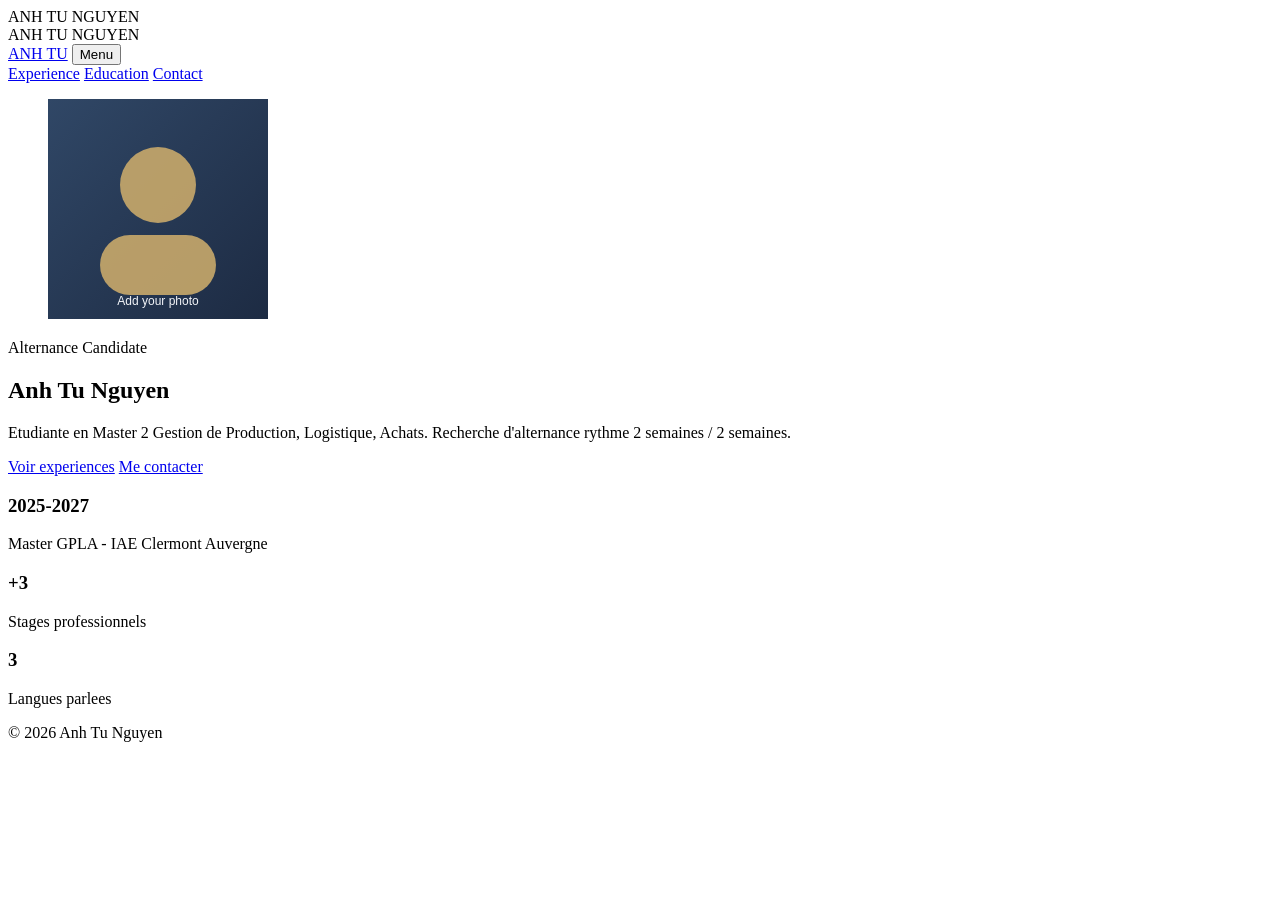
==== index.html @ 0ac7e6dc "First commit" ====
<!DOCTYPE html>
<html lang="en">
  <head>
    <meta charset="UTF-8" />
    <meta name="viewport" content="width=device-width, initial-scale=1.0, viewport-fit=cover" />
    <meta name="description" content="Portfolio of Anh Tu Nguyen." />
    <title>Anh Tu Nguyen | Home</title>
    <link rel="preconnect" href="https://fonts.googleapis.com" />
    <link rel="preconnect" href="https://fonts.gstatic.com" crossorigin />
    <link href="https://fonts.googleapis.com/css2?family=Josefin+Sans:wght@400;500;600;700&display=swap" rel="stylesheet" />
    <link rel="preload" href="styles.css" as="style" />
    <link rel="stylesheet" href="styles.css" />
  </head>
  <body class="is-loading">
    <div class="page-intro" aria-hidden="true">
      <div class="intro-half intro-top"></div>
      <div class="intro-center-text intro-text-top">ANH TU NGUYEN</div>
      <div class="intro-center-text intro-text-bottom">ANH TU NGUYEN</div>
      <div class="intro-half intro-bottom"></div>
    </div>
    <div class="page-transition" aria-hidden="true"></div>
    <div class="bg-layer" aria-hidden="true">
      <div class="bg-orb orb-a"></div>
      <div class="bg-orb orb-b"></div>
      <div class="grain"></div>
    </div>

    <header class="site-header">
      <a href="index.html" class="logo">ANH TU</a>
      <button class="menu-toggle" aria-label="Toggle menu">Menu</button>
      <nav class="site-nav">
        <a href="experience.html">Experience</a>
        <a href="education.html">Education</a>
        <a href="contact.html">Contact</a>
      </nav>
    </header>

    <main>
      <section class="hero">
        <figure class="hero-photo">
          <img src="assets/profile-placeholder.svg" alt="Portrait of Anh Tu Nguyen" width="220" height="220" loading="eager" decoding="async" />
        </figure>
        <p class="eyebrow">Alternance Candidate</p>
        <h1>Anh Tu Nguyen</h1>
        <p class="hero-copy">Etudiante en Master 2 Gestion de Production, Logistique, Achats. Recherche d'alternance rythme 2 semaines / 2 semaines.</p>
        <div class="hero-actions">
          <a href="experience.html" class="btn btn-primary">Voir experiences</a>
          <a href="contact.html" class="btn btn-secondary">Me contacter</a>
        </div>
        <div class="hero-metrics">
          <article><h3>2025-2027</h3><p>Master GPLA - IAE Clermont Auvergne</p></article>
          <article><h3>+3</h3><p>Stages professionnels</p></article>
          <article><h3>3</h3><p>Langues parlees</p></article>
        </div>
      </section>
    </main>

    <footer class="site-footer"><p>© <span id="year"></span> Anh Tu Nguyen</p></footer>
    <script src="script.js" defer></script>
  </body>
</html>
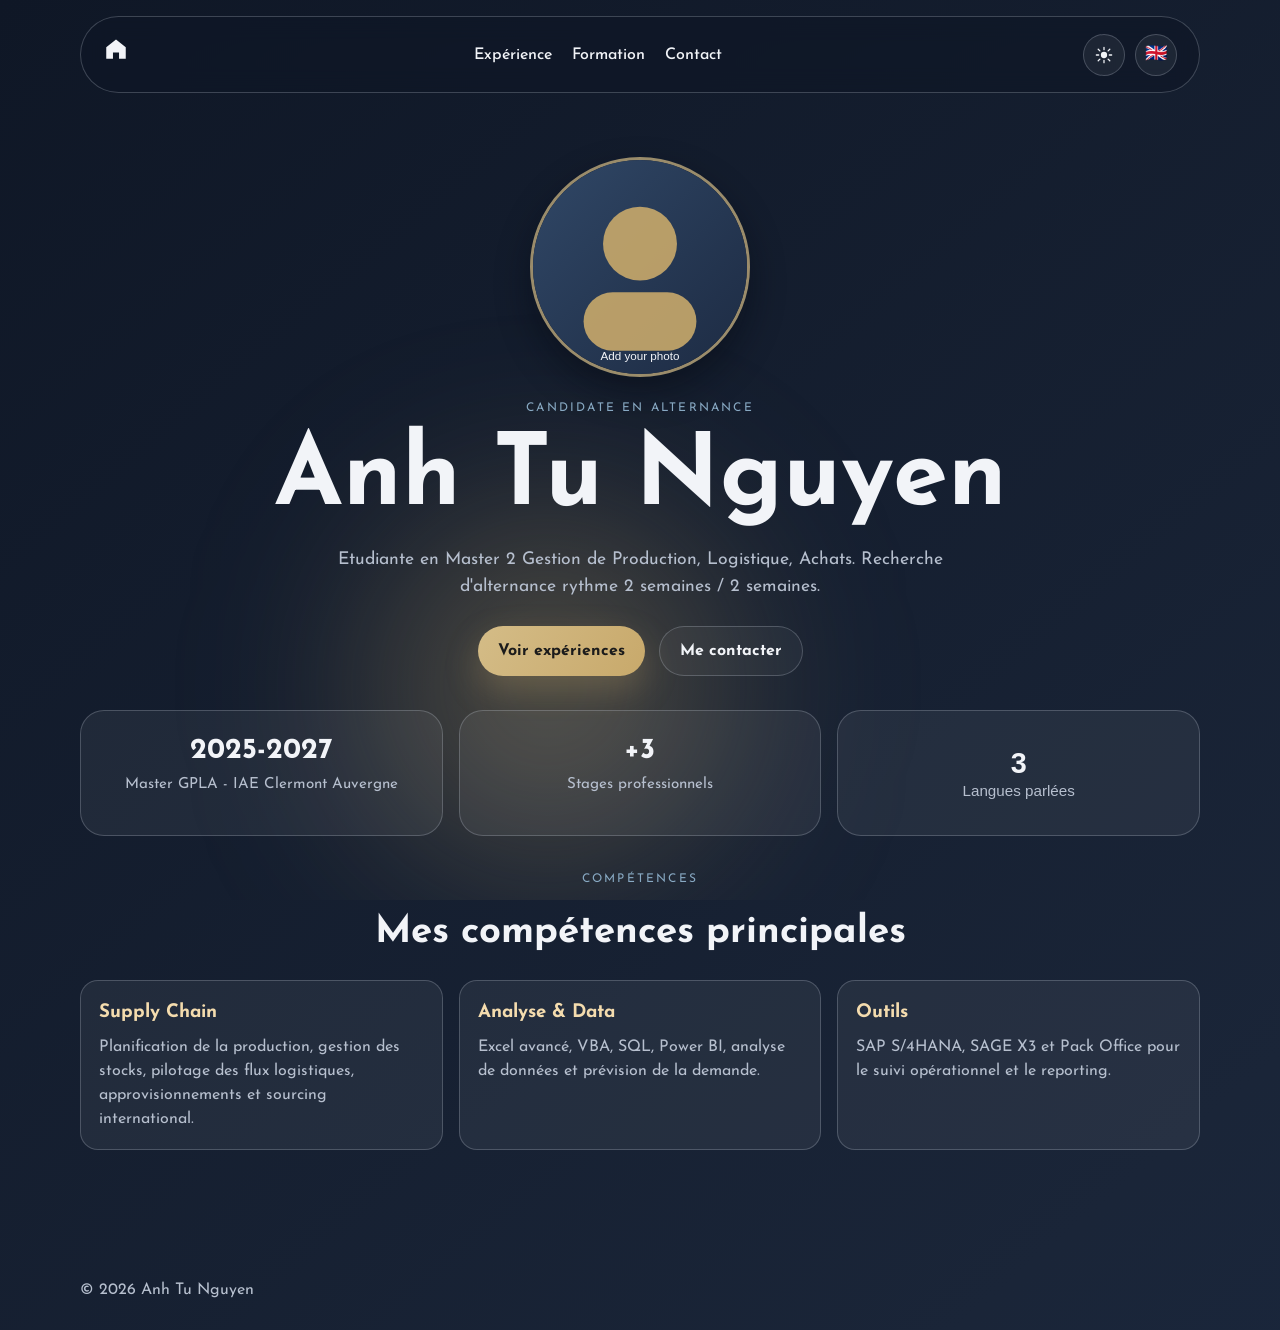
==== commit cbe73103: "Add new feature" ====
--- a/index.html
+++ b/index.html
@@ -1,17 +1,17 @@
 <!DOCTYPE html>
-<html lang="en">
+<html lang="fr">
   <head>
     <meta charset="UTF-8" />
     <meta name="viewport" content="width=device-width, initial-scale=1.0, viewport-fit=cover" />
-    <meta name="description" content="Portfolio of Anh Tu Nguyen." />
-    <title>Anh Tu Nguyen | Home</title>
+    <meta name="description" content="Portfolio de Anh Tu Nguyen." />
+    <title>Anh Tu Nguyen | Accueil</title>
     <link rel="preconnect" href="https://fonts.googleapis.com" />
     <link rel="preconnect" href="https://fonts.gstatic.com" crossorigin />
     <link href="https://fonts.googleapis.com/css2?family=Josefin+Sans:wght@400;500;600;700&display=swap" rel="stylesheet" />
     <link rel="preload" href="styles.css" as="style" />
     <link rel="stylesheet" href="styles.css" />
   </head>
-  <body class="is-loading">
+  <body class="is-loading theme-dark">
     <div class="page-intro" aria-hidden="true">
       <div class="intro-half intro-top"></div>
       <div class="intro-center-text intro-text-top">ANH TU NGUYEN</div>
@@ -26,32 +26,69 @@
     </div>
 
     <header class="site-header">
-      <a href="index.html" class="logo">ANH TU</a>
-      <button class="menu-toggle" aria-label="Toggle menu">Menu</button>
+      <a href="index.html" class="logo" aria-label="Accueil"><svg viewBox="0 0 24 24" width="26" height="26" aria-hidden="true" focusable="false"><path d="M12 3.2 3 10.4V21h6.2v-5.8h5.6V21H21V10.4L12 3.2z" fill="currentColor"/></svg></a>
+      <button class="menu-toggle" aria-label="Toggle menu" data-i18n-aria-label="menu_toggle">Menu</button>
       <nav class="site-nav">
-        <a href="experience.html">Experience</a>
-        <a href="education.html">Education</a>
-        <a href="contact.html">Contact</a>
+        <a href="experience.html" data-i18n="nav_experience">Expérience</a>
+        <a href="education.html" data-i18n="nav_education">Formation</a>
+        <a href="contact.html" data-i18n="nav_contact">Contact</a>
       </nav>
+      <div class="header-controls">
+        <button class="control-btn toggle-btn" id="theme-toggle" type="button" aria-label="Changer le theme"></button>
+        <button class="control-btn toggle-btn" id="lang-toggle" type="button" aria-label="Changer la langue"></button>
+      </div>
     </header>
 
     <main>
       <section class="hero">
         <figure class="hero-photo">
-          <img src="assets/profile-placeholder.svg" alt="Portrait of Anh Tu Nguyen" width="220" height="220" loading="eager" decoding="async" />
+          <img src="assets/profile-placeholder.svg" alt="Portrait de Anh Tu Nguyen" width="220" height="220" loading="eager" decoding="async" data-i18n-alt="hero_photo_alt" />
         </figure>
-        <p class="eyebrow">Alternance Candidate</p>
+        <p class="eyebrow" data-i18n="hero_eyebrow">Candidate en alternance</p>
         <h1>Anh Tu Nguyen</h1>
-        <p class="hero-copy">Etudiante en Master 2 Gestion de Production, Logistique, Achats. Recherche d'alternance rythme 2 semaines / 2 semaines.</p>
+        <p class="hero-copy" data-i18n="hero_copy">Etudiante en Master 2 Gestion de Production, Logistique, Achats. Recherche d'alternance rythme 2 semaines / 2 semaines.</p>
         <div class="hero-actions">
-          <a href="experience.html" class="btn btn-primary">Voir experiences</a>
-          <a href="contact.html" class="btn btn-secondary">Me contacter</a>
+          <a href="experience.html" class="btn btn-primary" data-i18n="hero_cta_exp">Voir expériences</a>
+          <a href="contact.html" class="btn btn-secondary" data-i18n="hero_cta_contact">Me contacter</a>
         </div>
         <div class="hero-metrics">
           <article><h3>2025-2027</h3><p>Master GPLA - IAE Clermont Auvergne</p></article>
-          <article><h3>+3</h3><p>Stages professionnels</p></article>
-          <article><h3>3</h3><p>Langues parlees</p></article>
+          <article><h3>+3</h3><p data-i18n="metric_internships">Stages professionnels</p></article>
+          <article class="metric-interactive">
+            <button class="metric-toggle" type="button" aria-expanded="false" aria-controls="languages-panel">
+              <h3>3</h3>
+              <p data-i18n="metric_languages">Langues parlées</p>
+            </button>
+          </article>
         </div>
+
+        <section id="languages-panel" class="languages-panel" hidden>
+          <h2 data-i18n="languages_title">Langues</h2>
+          <ul>
+            <li data-i18n="lang_fr">Français: niveau intermédiaire avancé (TCF 481/699)</li>
+            <li data-i18n="lang_en">Anglais: courant (TOEIC 925/990)</li>
+            <li data-i18n="lang_vi">Vietnamien: langue maternelle</li>
+          </ul>
+        </section>
+
+        <section class="skills-home">
+          <p class="eyebrow" data-i18n="skills_eyebrow">Compétences</p>
+          <h2 data-i18n="skills_title">Mes compétences principales</h2>
+          <div class="skills-grid">
+            <article>
+              <h3 data-i18n="skill_supply_title">Supply Chain</h3>
+              <p data-i18n="skill_supply_text">Planification de la production, gestion des stocks, pilotage des flux logistiques, approvisionnements et sourcing international.</p>
+            </article>
+            <article>
+              <h3 data-i18n="skill_data_title">Analyse & Data</h3>
+              <p data-i18n="skill_data_text">Excel avancé, VBA, SQL, Power BI, analyse de données et prévision de la demande.</p>
+            </article>
+            <article>
+              <h3 data-i18n="skill_tools_title">Outils</h3>
+              <p data-i18n="skill_tools_text">SAP S/4HANA, SAGE X3 et Pack Office pour le suivi opérationnel et le reporting.</p>
+            </article>
+          </div>
+        </section>
       </section>
     </main>
 
--- a/styles.css
+++ b/styles.css
@@ -0,0 +1,805 @@
+:root {
+  --bg: #0f1726;
+  --bg-soft: #1a2538;
+  --text: #f2f4f8;
+  --muted: #b6bfce;
+  --accent: #c8a96b;
+  --accent-2: #88a9c3;
+  --card: rgba(255, 255, 255, 0.06);
+  --border: rgba(207, 216, 230, 0.24);
+  --radius: 24px;
+}
+
+* {
+  box-sizing: border-box;
+  margin: 0;
+  padding: 0;
+}
+
+body {
+  font-family: "Josefin Sans", "Segoe UI", "Helvetica Neue", Arial, sans-serif;
+  color: var(--text);
+  background: linear-gradient(
+    140deg,
+    var(--bg) 0%,
+    var(--bg-soft) 60%,
+    #182945 100%
+  );
+  background-size: 180% 180%;
+  line-height: 1.5;
+  min-height: 100vh;
+  display: flex;
+  flex-direction: column;
+  overflow-x: hidden;
+  overflow-y: auto;
+}
+
+@supports (-webkit-touch-callout: none) {
+  body {
+    min-height: -webkit-fill-available;
+  }
+}
+
+html {
+  height: -webkit-fill-available;
+}
+
+main {
+  flex: 1 0 auto;
+  overflow-x: hidden;
+}
+
+body.is-loading {
+  overflow: hidden;
+  height: 100vh;
+}
+
+.page-transition {
+  position: fixed;
+  inset: 0;
+  background: rgba(9, 15, 27, 0.96);
+  transform: scaleY(0);
+  transform-origin: center;
+  z-index: 45;
+  pointer-events: none;
+}
+
+body.is-leaving .page-transition {
+  animation: pageLeave 0.55s cubic-bezier(0.22, 0.8, 0.22, 1) forwards;
+}
+
+.page-intro {
+  position: fixed;
+  inset: 0;
+  background: transparent;
+  z-index: 50;
+  opacity: 0;
+  pointer-events: none;
+  overflow: hidden;
+}
+
+.bg-layer {
+  position: fixed;
+  inset: 0;
+  overflow: hidden;
+  pointer-events: none;
+  z-index: -3;
+}
+
+.intro-half {
+  position: absolute;
+  left: 0;
+  width: 100%;
+  height: 50%;
+  background: rgba(9, 15, 27, 0.98);
+}
+
+.intro-top {
+  top: 0;
+}
+
+.intro-bottom {
+  bottom: 0;
+}
+
+.intro-center-text {
+  position: absolute;
+  top: 50%;
+  left: 50%;
+  transform: translate(-50%, -50%);
+  color: var(--text);
+  font-size: clamp(1.4rem, 4vw, 2.4rem);
+  letter-spacing: 0.25em;
+  text-transform: uppercase;
+  white-space: nowrap;
+  z-index: 2;
+}
+
+.intro-text-top {
+  clip-path: inset(0 0 50% 0);
+  z-index: 3;
+}
+
+.intro-text-bottom {
+  clip-path: inset(50% 0 0 0);
+  z-index: 3;
+}
+
+body.is-loading .page-intro {
+  opacity: 1;
+  pointer-events: auto;
+}
+
+body.is-loading .intro-top {
+  animation: slideTop 1.1s cubic-bezier(0.2, 0.8, 0.2, 1) 0.175s forwards;
+}
+
+body.is-loading .intro-bottom {
+  animation: slideBottom 1.1s cubic-bezier(0.2, 0.8, 0.2, 1) 0.175s forwards;
+}
+
+body.is-loading .intro-text-top {
+  animation: textSplitTop 1.1s cubic-bezier(0.2, 0.8, 0.2, 1) 0.175s forwards;
+}
+
+body.is-loading .intro-text-bottom {
+  animation: textSplitBottom 1.1s cubic-bezier(0.2, 0.8, 0.2, 1) 0.175s forwards;
+}
+
+.grain {
+  position: absolute;
+  inset: 0;
+  background-image: radial-gradient(
+    rgba(255, 255, 255, 0.05) 0.8px,
+    transparent 0.8px
+  );
+  background-size: 3px 3px;
+  opacity: 0.09;
+  pointer-events: none;
+  z-index: 2;
+}
+
+.bg-orb {
+  position: absolute;
+  border-radius: 50%;
+  filter: blur(90px);
+  z-index: 1;
+  will-change: transform;
+  transform: translate3d(0, 0, 0);
+}
+
+.orb-a {
+  width: 340px;
+  height: 340px;
+  background: rgba(200, 169, 107, 0.3);
+  top: -80px;
+  left: -80px;
+}
+
+.orb-b {
+  width: 420px;
+  height: 420px;
+  background: rgba(136, 169, 195, 0.26);
+  right: -120px;
+  bottom: -120px;
+}
+
+.theme-light .orb-a {
+  background: rgba(169, 127, 63, 0.24);
+}
+
+.theme-light .orb-b {
+  background: rgba(74, 111, 143, 0.22);
+}
+
+.site-header,
+main,
+.site-footer {
+  width: min(1120px, 92vw);
+  margin: 0 auto;
+}
+
+.site-header {
+  position: sticky;
+  top: 16px;
+  z-index: 12;
+  padding: 16px 22px;
+  margin-top: 16px;
+  display: flex;
+  align-items: center;
+  justify-content: space-between;
+  background: rgba(15, 23, 38, 0.64);
+  border: 1px solid var(--border);
+  backdrop-filter: blur(12px);
+  border-radius: 999px;
+  transform-origin: top center;
+  transition:
+    transform 0.22s ease,
+    opacity 0.22s ease,
+    box-shadow 0.22s ease;
+  will-change: transform;
+}
+
+.site-header.minimized {
+  background: rgba(15, 23, 38, 0.82);
+  box-shadow: 0 10px 30px rgba(5, 9, 18, 0.35);
+  transform: translateY(-2px) scale(0.97);
+}
+
+.logo {
+  font-family: "Josefin Sans", "Segoe UI", "Helvetica Neue", Arial, sans-serif;
+  letter-spacing: 1.5px;
+  font-size: 1.8rem;
+  text-decoration: none;
+  color: var(--text);
+}
+
+.site-nav {
+  display: flex;
+  gap: 20px;
+}
+
+.site-nav a {
+  color: var(--text);
+  text-decoration: none;
+  font-weight: 500;
+  transition: opacity 0.22s ease;
+}
+
+.site-nav a.active {
+  color: #f4dcae;
+  border-bottom: 1px solid #f4dcae;
+}
+
+.site-header.minimized .site-nav a {
+  opacity: 0.9;
+}
+
+.menu-toggle {
+  display: none;
+  background: transparent;
+  color: var(--text);
+  border: 1px solid var(--border);
+  border-radius: 999px;
+  padding: 8px 14px;
+}
+
+main {
+  padding: 64px 0 48px;
+  text-align: center;
+}
+
+section {
+  margin-bottom: 72px;
+}
+
+.eyebrow {
+  text-transform: uppercase;
+  letter-spacing: 2.2px;
+  font-size: 0.75rem;
+  color: var(--accent-2);
+  margin-bottom: 16px;
+}
+
+.hero h1 {
+  font-family: "Josefin Sans", "Segoe UI", "Helvetica Neue", Arial, sans-serif;
+  font-size: clamp(2.8rem, 10vw, 6.2rem);
+  line-height: 0.95;
+  max-width: 100%;
+  margin-bottom: 20px;
+}
+
+.hero-photo {
+  width: 220px;
+  height: 220px;
+  border-radius: 50%;
+  overflow: hidden;
+  border: 3px solid rgba(212, 188, 135, 0.7);
+  box-shadow: 0 16px 34px rgba(5, 9, 18, 0.45);
+  margin: 0 auto 22px;
+}
+
+.hero-photo img {
+  width: 100%;
+  height: 100%;
+  object-fit: cover;
+  display: block;
+}
+
+.hero-copy {
+  max-width: 58ch;
+  color: var(--muted);
+  font-size: 1.1rem;
+  margin: 0 auto 26px;
+}
+
+.hero-actions {
+  display: flex;
+  gap: 14px;
+  margin-bottom: 34px;
+  justify-content: center;
+}
+
+.btn {
+  display: inline-flex;
+  align-items: center;
+  justify-content: center;
+  text-decoration: none;
+  font-weight: 700;
+  border-radius: 999px;
+  padding: 12px 20px;
+  transition:
+    transform 0.3s ease,
+    box-shadow 0.3s ease,
+    background 0.3s ease;
+}
+
+.btn:hover {
+  transform: translateY(-2px);
+}
+
+.btn-primary {
+  background: linear-gradient(120deg, #d4bc87, var(--accent));
+  color: #1b1b1b;
+  box-shadow: 0 14px 34px rgba(200, 169, 107, 0.28);
+}
+
+.btn-secondary {
+  border: 1px solid var(--border);
+  color: var(--text);
+  background: rgba(255, 255, 255, 0.04);
+}
+
+.hero-metrics {
+  display: grid;
+  grid-template-columns: repeat(3, minmax(0, 1fr));
+  gap: 16px;
+}
+
+.hero-metrics article {
+  padding: 18px;
+  background: var(--card);
+  border: 1px solid var(--border);
+  border-radius: var(--radius);
+}
+
+.hero-metrics h3 {
+  font-size: 1.8rem;
+  margin-bottom: 2px;
+}
+
+.hero-metrics p {
+  color: var(--muted);
+  font-size: 0.95rem;
+}
+
+.section-head h2,
+.about h2,
+.contact h2 {
+  font-size: clamp(1.8rem, 5vw, 3.2rem);
+  margin-bottom: 20px;
+}
+
+.work-grid {
+  display: grid;
+  grid-template-columns: repeat(3, minmax(0, 1fr));
+  gap: 16px;
+  align-items: stretch;
+}
+
+.card {
+  min-height: 260px;
+  background: linear-gradient(
+    165deg,
+    rgba(255, 255, 255, 0.12),
+    rgba(255, 255, 255, 0.06)
+  );
+  border: 1px solid var(--border);
+  border-radius: var(--radius);
+  padding: 24px;
+  transform-style: preserve-3d;
+  transition: transform 0.2s ease;
+  text-align: center;
+}
+
+.tag {
+  display: inline-block;
+  font-size: 0.78rem;
+  letter-spacing: 1px;
+  color: #1f1300;
+  background: #f2d7a2;
+  border: 1px solid #d0ad6f;
+  border-radius: 999px;
+  padding: 6px 12px;
+  margin-bottom: 16px;
+  font-weight: 700;
+  text-shadow: none;
+}
+
+.tag-strong {
+  background: #efc87f;
+  color: #1a1104;
+  font-weight: 700;
+  border-color: #bf9451;
+  box-shadow: 0 6px 16px rgba(191, 148, 81, 0.28);
+}
+
+.work .tag,
+.work .tag-strong {
+  color: rgba(6, 14, 27, 0.78);
+  background: #e5d3ad;
+  border-color: #c8b283;
+  box-shadow: none;
+}
+
+.card h3 {
+  font-size: 1.5rem;
+  margin-bottom: 12px;
+}
+
+.card p {
+  color: var(--muted);
+}
+
+.card ul {
+  margin-top: 12px;
+  list-style-position: inside;
+  padding-left: 0;
+  color: var(--muted);
+}
+
+.card li {
+  margin-bottom: 6px;
+}
+
+.about {
+  display: grid;
+  grid-template-columns: 1fr 1fr;
+  gap: 24px;
+  align-items: start;
+}
+
+.about p:last-child {
+  color: var(--muted);
+  font-size: 1.05rem;
+}
+
+.education-list {
+  display: grid;
+  gap: 14px;
+  position: relative;
+  text-align: center;
+}
+
+.edu-item {
+  background: rgba(6, 14, 27, 0.78);
+  border: 1px solid var(--border);
+  border-left: 4px solid var(--accent);
+  border-radius: 16px;
+  padding: 16px 18px;
+}
+
+.edu-item h3 {
+  font-size: 1.1rem;
+  margin-bottom: 6px;
+}
+
+.edu-school {
+  color: #e5d3ad;
+  font-weight: 600;
+}
+
+.edu-meta {
+  color: var(--accent-2);
+  font-size: 0.95rem;
+}
+
+.contact {
+  text-align: center;
+  padding: 42px 24px;
+  background: var(--card);
+  border: 1px solid var(--border);
+  border-radius: var(--radius);
+}
+
+.metric-interactive {
+  padding: 0;
+}
+
+.metric-toggle {
+  width: 100%;
+  border: 0;
+  background: transparent;
+  color: inherit;
+  padding: 18px;
+  border-radius: var(--radius);
+  cursor: pointer;
+  transition: background 0.22s ease;
+}
+
+.metric-toggle:hover,
+.metric-toggle[aria-expanded="true"] {
+  background: rgba(200, 169, 107, 0.12);
+}
+
+.metric-toggle:focus-visible {
+  outline: 2px solid #f4dcae;
+  outline-offset: 2px;
+}
+
+.languages-panel {
+  max-width: 760px;
+  margin: 18px auto 0;
+  padding: 22px;
+  text-align: left;
+  background: rgba(10, 19, 34, 0.75);
+  border: 1px solid var(--border);
+  border-radius: 18px;
+}
+
+.languages-panel h2 {
+  font-size: 1.45rem;
+  margin-bottom: 10px;
+}
+
+.languages-panel ul {
+  list-style-position: inside;
+  color: var(--muted);
+  display: grid;
+  gap: 8px;
+}
+
+.skills-home {
+  margin-top: 34px;
+}
+
+.skills-home h2 {
+  font-size: clamp(1.6rem, 4.5vw, 2.4rem);
+  margin-bottom: 18px;
+}
+
+.skills-grid {
+  display: grid;
+  grid-template-columns: repeat(3, minmax(0, 1fr));
+  gap: 16px;
+}
+
+.skills-grid article {
+  text-align: left;
+  background: var(--card);
+  border: 1px solid var(--border);
+  border-radius: 18px;
+  padding: 18px;
+}
+
+.skills-grid h3 {
+  margin-bottom: 8px;
+  color: #f4dcae;
+}
+
+.skills-grid p {
+  color: var(--muted);
+}
+
+@keyframes slideTop {
+  0%,
+  35% {
+    transform: translateY(0);
+  }
+  100% {
+    transform: translateY(-100%);
+  }
+}
+
+@keyframes slideBottom {
+  0%,
+  35% {
+    transform: translateY(0);
+  }
+  100% {
+    transform: translateY(100%);
+  }
+}
+
+@keyframes textSplitTop {
+  0%,
+  35% {
+    opacity: 1;
+    transform: translate(-50%, -50%);
+  }
+  100% {
+    opacity: 0;
+    transform: translate(-50%, -150%);
+  }
+}
+
+@keyframes textSplitBottom {
+  0%,
+  35% {
+    opacity: 1;
+    transform: translate(-50%, -50%);
+  }
+  100% {
+    opacity: 0;
+    transform: translate(-50%, 50%);
+  }
+}
+
+@keyframes pageLeave {
+  from {
+    transform: scaleY(0);
+  }
+  to {
+    transform: scaleY(1);
+  }
+}
+
+.contact a {
+  color: #b9d0e4;
+}
+
+.theme-light .contact a {
+  color: #2b5e87;
+  font-weight: 600;
+}
+
+.site-footer {
+  margin-top: auto;
+  padding: 8px 0 28px;
+  color: var(--muted);
+}
+
+.reveal {
+  opacity: 1;
+  transform: none;
+}
+
+@media (max-width: 900px) {
+  .work-grid,
+  .about,
+  .hero-metrics {
+    grid-template-columns: 1fr;
+  }
+
+  .site-nav {
+    position: absolute;
+    top: calc(100% + 10px);
+    right: 0;
+    width: 220px;
+    border-radius: 18px;
+    background: rgba(8, 16, 31, 0.96);
+    border: 1px solid var(--border);
+    display: none;
+    flex-direction: column;
+    padding: 12px;
+  }
+
+  .site-nav.open {
+    display: flex;
+  }
+
+  .menu-toggle {
+    display: inline-flex;
+  }
+
+  .hero-actions {
+    flex-wrap: wrap;
+  }
+
+  .skills-grid {
+    grid-template-columns: 1fr;
+  }
+
+  .languages-panel {
+    padding: 18px;
+  }
+}
+
+.theme-light {
+  --bg: #f4efe5;
+  --bg-soft: #efe2cf;
+  --text: #1a2432;
+  --muted: #4e5c70;
+  --accent: #a97f3f;
+  --accent-2: #4a6f8f;
+  --card: rgba(255, 255, 255, 0.62);
+  --border: rgba(75, 88, 110, 0.3);
+}
+
+.theme-light .intro-half,
+.theme-light .page-transition {
+  background: rgba(234, 223, 206, 0.98);
+}
+
+.theme-light .intro-center-text {
+  color: #243142;
+}
+
+.theme-light .site-header {
+  background: rgba(248, 241, 231, 0.82);
+}
+
+.theme-light .site-header.minimized {
+  background: rgba(248, 241, 231, 0.92);
+  box-shadow: 0 10px 30px rgba(44, 55, 72, 0.14);
+}
+
+.theme-light .edu-item {
+  background: rgba(255, 255, 255, 0.8);
+}
+
+.theme-light .edu-school {
+  color: #7c5b2e;
+}
+
+.theme-light .edu-meta {
+  color: #345a7b;
+}
+
+.theme-light .languages-panel {
+  background: rgba(255, 255, 255, 0.78);
+}
+
+.theme-light .skills-grid h3 {
+  color: #6f4f22;
+}
+
+.theme-light .site-nav a.active {
+  color: #6a4a1f;
+  border-bottom-color: #6a4a1f;
+}
+
+.header-controls {
+  display: flex;
+  align-items: center;
+  gap: 10px;
+  margin-left: 16px;
+}
+
+.control-btn {
+  border: 1px solid var(--border);
+  background: rgba(255, 255, 255, 0.06);
+  color: var(--text);
+  border-radius: 999px;
+  padding: 8px 12px;
+  font: inherit;
+  cursor: pointer;
+}
+
+.control-btn:hover {
+  background: rgba(200, 169, 107, 0.18);
+}
+
+.toggle-btn {
+  width: 42px;
+  height: 42px;
+  display: inline-flex;
+  align-items: center;
+  justify-content: center;
+  padding: 0;
+  font-size: 18px;
+  line-height: 1;
+}
+
+.toggle-btn:focus-visible {
+  outline: 2px solid #f4dcae;
+  outline-offset: 2px;
+}
+
+@media (max-width: 900px) {
+  .site-header {
+    flex-wrap: wrap;
+    row-gap: 10px;
+  }
+
+  .header-controls {
+    order: 4;
+    width: 100%;
+    justify-content: flex-end;
+    margin-left: 0;
+  }
+
+  .theme-light .site-nav {
+    background: rgba(248, 241, 231, 0.98);
+  }
+}
--- a/styles.css
+++ b/styles.css
@@ -0,0 +1,805 @@
+:root {
+  --bg: #0f1726;
+  --bg-soft: #1a2538;
+  --text: #f2f4f8;
+  --muted: #b6bfce;
+  --accent: #c8a96b;
+  --accent-2: #88a9c3;
+  --card: rgba(255, 255, 255, 0.06);
+  --border: rgba(207, 216, 230, 0.24);
+  --radius: 24px;
+}
+
+* {
+  box-sizing: border-box;
+  margin: 0;
+  padding: 0;
+}
+
+body {
+  font-family: "Josefin Sans", "Segoe UI", "Helvetica Neue", Arial, sans-serif;
+  color: var(--text);
+  background: linear-gradient(
+    140deg,
+    var(--bg) 0%,
+    var(--bg-soft) 60%,
+    #182945 100%
+  );
+  background-size: 180% 180%;
+  line-height: 1.5;
+  min-height: 100vh;
+  display: flex;
+  flex-direction: column;
+  overflow-x: hidden;
+  overflow-y: auto;
+}
+
+@supports (-webkit-touch-callout: none) {
+  body {
+    min-height: -webkit-fill-available;
+  }
+}
+
+html {
+  height: -webkit-fill-available;
+}
+
+main {
+  flex: 1 0 auto;
+  overflow-x: hidden;
+}
+
+body.is-loading {
+  overflow: hidden;
+  height: 100vh;
+}
+
+.page-transition {
+  position: fixed;
+  inset: 0;
+  background: rgba(9, 15, 27, 0.96);
+  transform: scaleY(0);
+  transform-origin: center;
+  z-index: 45;
+  pointer-events: none;
+}
+
+body.is-leaving .page-transition {
+  animation: pageLeave 0.55s cubic-bezier(0.22, 0.8, 0.22, 1) forwards;
+}
+
+.page-intro {
+  position: fixed;
+  inset: 0;
+  background: transparent;
+  z-index: 50;
+  opacity: 0;
+  pointer-events: none;
+  overflow: hidden;
+}
+
+.bg-layer {
+  position: fixed;
+  inset: 0;
+  overflow: hidden;
+  pointer-events: none;
+  z-index: -3;
+}
+
+.intro-half {
+  position: absolute;
+  left: 0;
+  width: 100%;
+  height: 50%;
+  background: rgba(9, 15, 27, 0.98);
+}
+
+.intro-top {
+  top: 0;
+}
+
+.intro-bottom {
+  bottom: 0;
+}
+
+.intro-center-text {
+  position: absolute;
+  top: 50%;
+  left: 50%;
+  transform: translate(-50%, -50%);
+  color: var(--text);
+  font-size: clamp(1.4rem, 4vw, 2.4rem);
+  letter-spacing: 0.25em;
+  text-transform: uppercase;
+  white-space: nowrap;
+  z-index: 2;
+}
+
+.intro-text-top {
+  clip-path: inset(0 0 50% 0);
+  z-index: 3;
+}
+
+.intro-text-bottom {
+  clip-path: inset(50% 0 0 0);
+  z-index: 3;
+}
+
+body.is-loading .page-intro {
+  opacity: 1;
+  pointer-events: auto;
+}
+
+body.is-loading .intro-top {
+  animation: slideTop 1.1s cubic-bezier(0.2, 0.8, 0.2, 1) 0.175s forwards;
+}
+
+body.is-loading .intro-bottom {
+  animation: slideBottom 1.1s cubic-bezier(0.2, 0.8, 0.2, 1) 0.175s forwards;
+}
+
+body.is-loading .intro-text-top {
+  animation: textSplitTop 1.1s cubic-bezier(0.2, 0.8, 0.2, 1) 0.175s forwards;
+}
+
+body.is-loading .intro-text-bottom {
+  animation: textSplitBottom 1.1s cubic-bezier(0.2, 0.8, 0.2, 1) 0.175s forwards;
+}
+
+.grain {
+  position: absolute;
+  inset: 0;
+  background-image: radial-gradient(
+    rgba(255, 255, 255, 0.05) 0.8px,
+    transparent 0.8px
+  );
+  background-size: 3px 3px;
+  opacity: 0.09;
+  pointer-events: none;
+  z-index: 2;
+}
+
+.bg-orb {
+  position: absolute;
+  border-radius: 50%;
+  filter: blur(90px);
+  z-index: 1;
+  will-change: transform;
+  transform: translate3d(0, 0, 0);
+}
+
+.orb-a {
+  width: 340px;
+  height: 340px;
+  background: rgba(200, 169, 107, 0.3);
+  top: -80px;
+  left: -80px;
+}
+
+.orb-b {
+  width: 420px;
+  height: 420px;
+  background: rgba(136, 169, 195, 0.26);
+  right: -120px;
+  bottom: -120px;
+}
+
+.theme-light .orb-a {
+  background: rgba(169, 127, 63, 0.24);
+}
+
+.theme-light .orb-b {
+  background: rgba(74, 111, 143, 0.22);
+}
+
+.site-header,
+main,
+.site-footer {
+  width: min(1120px, 92vw);
+  margin: 0 auto;
+}
+
+.site-header {
+  position: sticky;
+  top: 16px;
+  z-index: 12;
+  padding: 16px 22px;
+  margin-top: 16px;
+  display: flex;
+  align-items: center;
+  justify-content: space-between;
+  background: rgba(15, 23, 38, 0.64);
+  border: 1px solid var(--border);
+  backdrop-filter: blur(12px);
+  border-radius: 999px;
+  transform-origin: top center;
+  transition:
+    transform 0.22s ease,
+    opacity 0.22s ease,
+    box-shadow 0.22s ease;
+  will-change: transform;
+}
+
+.site-header.minimized {
+  background: rgba(15, 23, 38, 0.82);
+  box-shadow: 0 10px 30px rgba(5, 9, 18, 0.35);
+  transform: translateY(-2px) scale(0.97);
+}
+
+.logo {
+  font-family: "Josefin Sans", "Segoe UI", "Helvetica Neue", Arial, sans-serif;
+  letter-spacing: 1.5px;
+  font-size: 1.8rem;
+  text-decoration: none;
+  color: var(--text);
+}
+
+.site-nav {
+  display: flex;
+  gap: 20px;
+}
+
+.site-nav a {
+  color: var(--text);
+  text-decoration: none;
+  font-weight: 500;
+  transition: opacity 0.22s ease;
+}
+
+.site-nav a.active {
+  color: #f4dcae;
+  border-bottom: 1px solid #f4dcae;
+}
+
+.site-header.minimized .site-nav a {
+  opacity: 0.9;
+}
+
+.menu-toggle {
+  display: none;
+  background: transparent;
+  color: var(--text);
+  border: 1px solid var(--border);
+  border-radius: 999px;
+  padding: 8px 14px;
+}
+
+main {
+  padding: 64px 0 48px;
+  text-align: center;
+}
+
+section {
+  margin-bottom: 72px;
+}
+
+.eyebrow {
+  text-transform: uppercase;
+  letter-spacing: 2.2px;
+  font-size: 0.75rem;
+  color: var(--accent-2);
+  margin-bottom: 16px;
+}
+
+.hero h1 {
+  font-family: "Josefin Sans", "Segoe UI", "Helvetica Neue", Arial, sans-serif;
+  font-size: clamp(2.8rem, 10vw, 6.2rem);
+  line-height: 0.95;
+  max-width: 100%;
+  margin-bottom: 20px;
+}
+
+.hero-photo {
+  width: 220px;
+  height: 220px;
+  border-radius: 50%;
+  overflow: hidden;
+  border: 3px solid rgba(212, 188, 135, 0.7);
+  box-shadow: 0 16px 34px rgba(5, 9, 18, 0.45);
+  margin: 0 auto 22px;
+}
+
+.hero-photo img {
+  width: 100%;
+  height: 100%;
+  object-fit: cover;
+  display: block;
+}
+
+.hero-copy {
+  max-width: 58ch;
+  color: var(--muted);
+  font-size: 1.1rem;
+  margin: 0 auto 26px;
+}
+
+.hero-actions {
+  display: flex;
+  gap: 14px;
+  margin-bottom: 34px;
+  justify-content: center;
+}
+
+.btn {
+  display: inline-flex;
+  align-items: center;
+  justify-content: center;
+  text-decoration: none;
+  font-weight: 700;
+  border-radius: 999px;
+  padding: 12px 20px;
+  transition:
+    transform 0.3s ease,
+    box-shadow 0.3s ease,
+    background 0.3s ease;
+}
+
+.btn:hover {
+  transform: translateY(-2px);
+}
+
+.btn-primary {
+  background: linear-gradient(120deg, #d4bc87, var(--accent));
+  color: #1b1b1b;
+  box-shadow: 0 14px 34px rgba(200, 169, 107, 0.28);
+}
+
+.btn-secondary {
+  border: 1px solid var(--border);
+  color: var(--text);
+  background: rgba(255, 255, 255, 0.04);
+}
+
+.hero-metrics {
+  display: grid;
+  grid-template-columns: repeat(3, minmax(0, 1fr));
+  gap: 16px;
+}
+
+.hero-metrics article {
+  padding: 18px;
+  background: var(--card);
+  border: 1px solid var(--border);
+  border-radius: var(--radius);
+}
+
+.hero-metrics h3 {
+  font-size: 1.8rem;
+  margin-bottom: 2px;
+}
+
+.hero-metrics p {
+  color: var(--muted);
+  font-size: 0.95rem;
+}
+
+.section-head h2,
+.about h2,
+.contact h2 {
+  font-size: clamp(1.8rem, 5vw, 3.2rem);
+  margin-bottom: 20px;
+}
+
+.work-grid {
+  display: grid;
+  grid-template-columns: repeat(3, minmax(0, 1fr));
+  gap: 16px;
+  align-items: stretch;
+}
+
+.card {
+  min-height: 260px;
+  background: linear-gradient(
+    165deg,
+    rgba(255, 255, 255, 0.12),
+    rgba(255, 255, 255, 0.06)
+  );
+  border: 1px solid var(--border);
+  border-radius: var(--radius);
+  padding: 24px;
+  transform-style: preserve-3d;
+  transition: transform 0.2s ease;
+  text-align: center;
+}
+
+.tag {
+  display: inline-block;
+  font-size: 0.78rem;
+  letter-spacing: 1px;
+  color: #1f1300;
+  background: #f2d7a2;
+  border: 1px solid #d0ad6f;
+  border-radius: 999px;
+  padding: 6px 12px;
+  margin-bottom: 16px;
+  font-weight: 700;
+  text-shadow: none;
+}
+
+.tag-strong {
+  background: #efc87f;
+  color: #1a1104;
+  font-weight: 700;
+  border-color: #bf9451;
+  box-shadow: 0 6px 16px rgba(191, 148, 81, 0.28);
+}
+
+.work .tag,
+.work .tag-strong {
+  color: rgba(6, 14, 27, 0.78);
+  background: #e5d3ad;
+  border-color: #c8b283;
+  box-shadow: none;
+}
+
+.card h3 {
+  font-size: 1.5rem;
+  margin-bottom: 12px;
+}
+
+.card p {
+  color: var(--muted);
+}
+
+.card ul {
+  margin-top: 12px;
+  list-style-position: inside;
+  padding-left: 0;
+  color: var(--muted);
+}
+
+.card li {
+  margin-bottom: 6px;
+}
+
+.about {
+  display: grid;
+  grid-template-columns: 1fr 1fr;
+  gap: 24px;
+  align-items: start;
+}
+
+.about p:last-child {
+  color: var(--muted);
+  font-size: 1.05rem;
+}
+
+.education-list {
+  display: grid;
+  gap: 14px;
+  position: relative;
+  text-align: center;
+}
+
+.edu-item {
+  background: rgba(6, 14, 27, 0.78);
+  border: 1px solid var(--border);
+  border-left: 4px solid var(--accent);
+  border-radius: 16px;
+  padding: 16px 18px;
+}
+
+.edu-item h3 {
+  font-size: 1.1rem;
+  margin-bottom: 6px;
+}
+
+.edu-school {
+  color: #e5d3ad;
+  font-weight: 600;
+}
+
+.edu-meta {
+  color: var(--accent-2);
+  font-size: 0.95rem;
+}
+
+.contact {
+  text-align: center;
+  padding: 42px 24px;
+  background: var(--card);
+  border: 1px solid var(--border);
+  border-radius: var(--radius);
+}
+
+.metric-interactive {
+  padding: 0;
+}
+
+.metric-toggle {
+  width: 100%;
+  border: 0;
+  background: transparent;
+  color: inherit;
+  padding: 18px;
+  border-radius: var(--radius);
+  cursor: pointer;
+  transition: background 0.22s ease;
+}
+
+.metric-toggle:hover,
+.metric-toggle[aria-expanded="true"] {
+  background: rgba(200, 169, 107, 0.12);
+}
+
+.metric-toggle:focus-visible {
+  outline: 2px solid #f4dcae;
+  outline-offset: 2px;
+}
+
+.languages-panel {
+  max-width: 760px;
+  margin: 18px auto 0;
+  padding: 22px;
+  text-align: left;
+  background: rgba(10, 19, 34, 0.75);
+  border: 1px solid var(--border);
+  border-radius: 18px;
+}
+
+.languages-panel h2 {
+  font-size: 1.45rem;
+  margin-bottom: 10px;
+}
+
+.languages-panel ul {
+  list-style-position: inside;
+  color: var(--muted);
+  display: grid;
+  gap: 8px;
+}
+
+.skills-home {
+  margin-top: 34px;
+}
+
+.skills-home h2 {
+  font-size: clamp(1.6rem, 4.5vw, 2.4rem);
+  margin-bottom: 18px;
+}
+
+.skills-grid {
+  display: grid;
+  grid-template-columns: repeat(3, minmax(0, 1fr));
+  gap: 16px;
+}
+
+.skills-grid article {
+  text-align: left;
+  background: var(--card);
+  border: 1px solid var(--border);
+  border-radius: 18px;
+  padding: 18px;
+}
+
+.skills-grid h3 {
+  margin-bottom: 8px;
+  color: #f4dcae;
+}
+
+.skills-grid p {
+  color: var(--muted);
+}
+
+@keyframes slideTop {
+  0%,
+  35% {
+    transform: translateY(0);
+  }
+  100% {
+    transform: translateY(-100%);
+  }
+}
+
+@keyframes slideBottom {
+  0%,
+  35% {
+    transform: translateY(0);
+  }
+  100% {
+    transform: translateY(100%);
+  }
+}
+
+@keyframes textSplitTop {
+  0%,
+  35% {
+    opacity: 1;
+    transform: translate(-50%, -50%);
+  }
+  100% {
+    opacity: 0;
+    transform: translate(-50%, -150%);
+  }
+}
+
+@keyframes textSplitBottom {
+  0%,
+  35% {
+    opacity: 1;
+    transform: translate(-50%, -50%);
+  }
+  100% {
+    opacity: 0;
+    transform: translate(-50%, 50%);
+  }
+}
+
+@keyframes pageLeave {
+  from {
+    transform: scaleY(0);
+  }
+  to {
+    transform: scaleY(1);
+  }
+}
+
+.contact a {
+  color: #b9d0e4;
+}
+
+.theme-light .contact a {
+  color: #2b5e87;
+  font-weight: 600;
+}
+
+.site-footer {
+  margin-top: auto;
+  padding: 8px 0 28px;
+  color: var(--muted);
+}
+
+.reveal {
+  opacity: 1;
+  transform: none;
+}
+
+@media (max-width: 900px) {
+  .work-grid,
+  .about,
+  .hero-metrics {
+    grid-template-columns: 1fr;
+  }
+
+  .site-nav {
+    position: absolute;
+    top: calc(100% + 10px);
+    right: 0;
+    width: 220px;
+    border-radius: 18px;
+    background: rgba(8, 16, 31, 0.96);
+    border: 1px solid var(--border);
+    display: none;
+    flex-direction: column;
+    padding: 12px;
+  }
+
+  .site-nav.open {
+    display: flex;
+  }
+
+  .menu-toggle {
+    display: inline-flex;
+  }
+
+  .hero-actions {
+    flex-wrap: wrap;
+  }
+
+  .skills-grid {
+    grid-template-columns: 1fr;
+  }
+
+  .languages-panel {
+    padding: 18px;
+  }
+}
+
+.theme-light {
+  --bg: #f4efe5;
+  --bg-soft: #efe2cf;
+  --text: #1a2432;
+  --muted: #4e5c70;
+  --accent: #a97f3f;
+  --accent-2: #4a6f8f;
+  --card: rgba(255, 255, 255, 0.62);
+  --border: rgba(75, 88, 110, 0.3);
+}
+
+.theme-light .intro-half,
+.theme-light .page-transition {
+  background: rgba(234, 223, 206, 0.98);
+}
+
+.theme-light .intro-center-text {
+  color: #243142;
+}
+
+.theme-light .site-header {
+  background: rgba(248, 241, 231, 0.82);
+}
+
+.theme-light .site-header.minimized {
+  background: rgba(248, 241, 231, 0.92);
+  box-shadow: 0 10px 30px rgba(44, 55, 72, 0.14);
+}
+
+.theme-light .edu-item {
+  background: rgba(255, 255, 255, 0.8);
+}
+
+.theme-light .edu-school {
+  color: #7c5b2e;
+}
+
+.theme-light .edu-meta {
+  color: #345a7b;
+}
+
+.theme-light .languages-panel {
+  background: rgba(255, 255, 255, 0.78);
+}
+
+.theme-light .skills-grid h3 {
+  color: #6f4f22;
+}
+
+.theme-light .site-nav a.active {
+  color: #6a4a1f;
+  border-bottom-color: #6a4a1f;
+}
+
+.header-controls {
+  display: flex;
+  align-items: center;
+  gap: 10px;
+  margin-left: 16px;
+}
+
+.control-btn {
+  border: 1px solid var(--border);
+  background: rgba(255, 255, 255, 0.06);
+  color: var(--text);
+  border-radius: 999px;
+  padding: 8px 12px;
+  font: inherit;
+  cursor: pointer;
+}
+
+.control-btn:hover {
+  background: rgba(200, 169, 107, 0.18);
+}
+
+.toggle-btn {
+  width: 42px;
+  height: 42px;
+  display: inline-flex;
+  align-items: center;
+  justify-content: center;
+  padding: 0;
+  font-size: 18px;
+  line-height: 1;
+}
+
+.toggle-btn:focus-visible {
+  outline: 2px solid #f4dcae;
+  outline-offset: 2px;
+}
+
+@media (max-width: 900px) {
+  .site-header {
+    flex-wrap: wrap;
+    row-gap: 10px;
+  }
+
+  .header-controls {
+    order: 4;
+    width: 100%;
+    justify-content: flex-end;
+    margin-left: 0;
+  }
+
+  .theme-light .site-nav {
+    background: rgba(248, 241, 231, 0.98);
+  }
+}
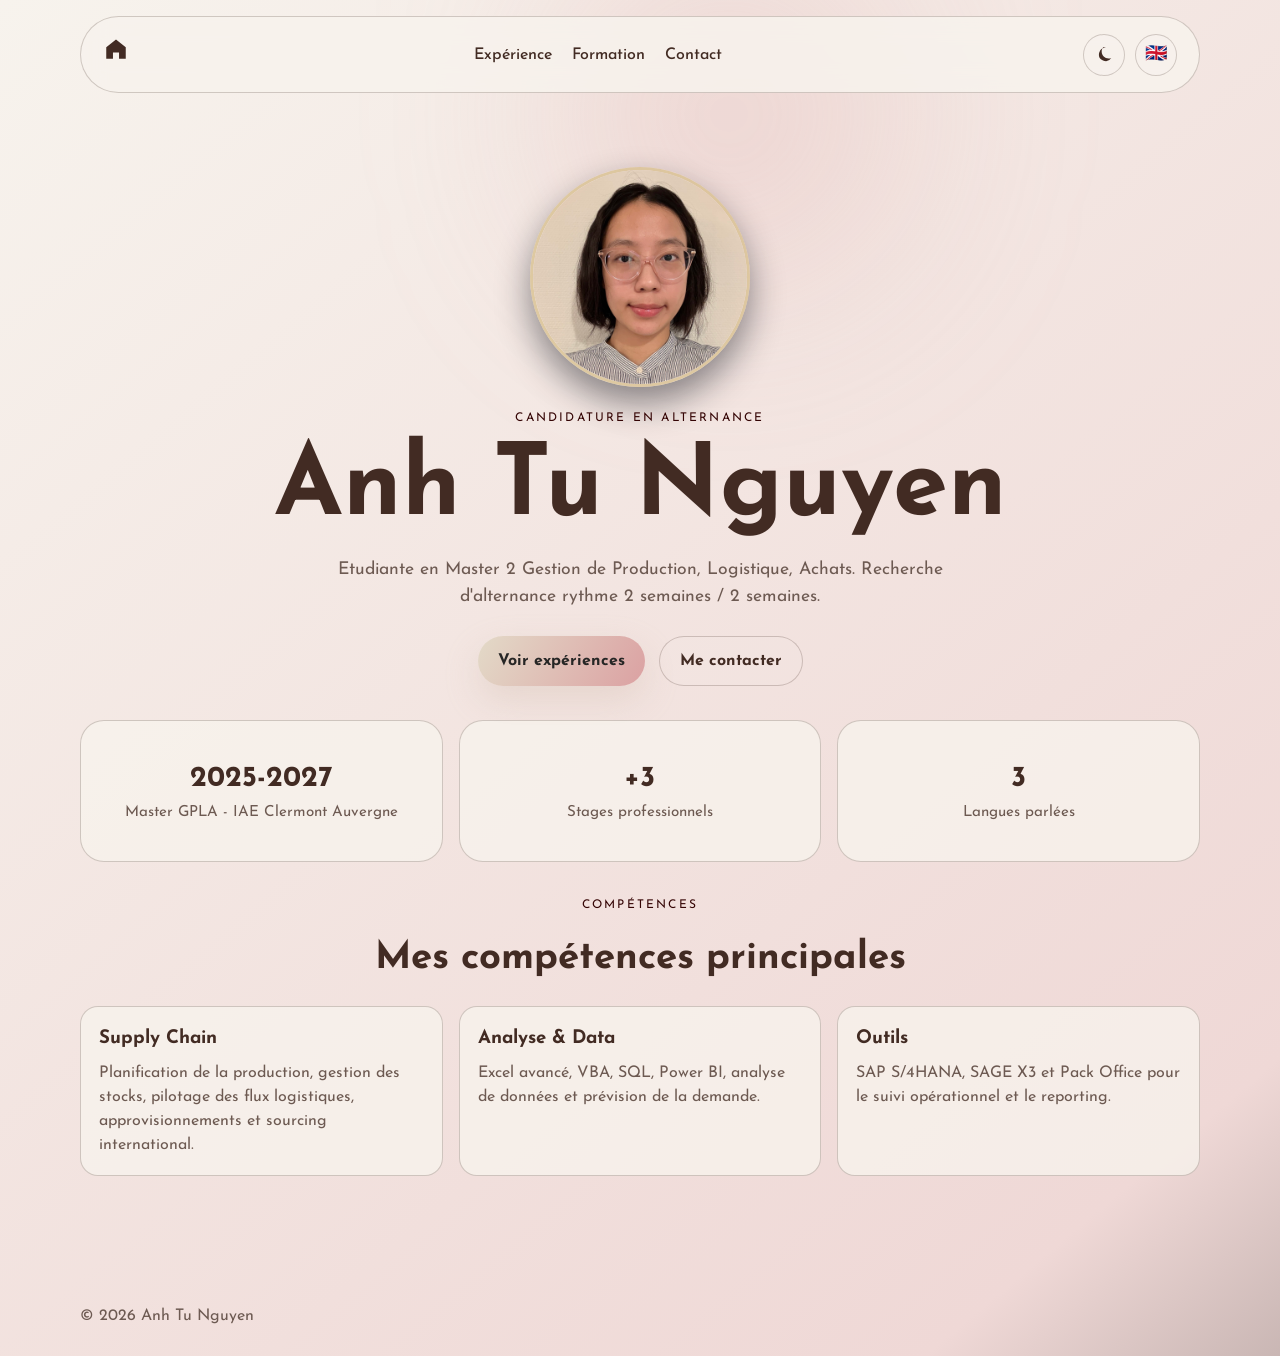
==== commit 8484fcfb: "Fix CSS" ====
--- a/index.html
+++ b/index.html
@@ -1,98 +1,135 @@
-<!DOCTYPE html>
+<!doctype html>
 <html lang="fr">
-  <head>
-    <meta charset="UTF-8" />
-    <meta name="viewport" content="width=device-width, initial-scale=1.0, viewport-fit=cover" />
-    <meta name="description" content="Portfolio de Anh Tu Nguyen." />
-    <title>Anh Tu Nguyen | Accueil</title>
-    <link rel="preconnect" href="https://fonts.googleapis.com" />
-    <link rel="preconnect" href="https://fonts.gstatic.com" crossorigin />
-    <link href="https://fonts.googleapis.com/css2?family=Josefin+Sans:wght@400;500;600;700&display=swap" rel="stylesheet" />
-    <link rel="preload" href="styles.css" as="style" />
-    <link rel="stylesheet" href="styles.css" />
-  </head>
-  <body class="is-loading theme-dark">
-    <div class="page-intro" aria-hidden="true">
-      <div class="intro-half intro-top"></div>
-      <div class="intro-center-text intro-text-top">ANH TU NGUYEN</div>
-      <div class="intro-center-text intro-text-bottom">ANH TU NGUYEN</div>
-      <div class="intro-half intro-bottom"></div>
+
+<head>
+  <meta charset="UTF-8" />
+  <meta name="viewport" content="width=device-width, initial-scale=1.0, viewport-fit=cover" />
+  <meta name="description" content="Portfolio de Anh Tu Nguyen." />
+  <title>Anh Tu Nguyen | Accueil</title>
+  <link rel="preconnect" href="https://fonts.googleapis.com" />
+  <link rel="preconnect" href="https://fonts.gstatic.com" crossorigin />
+  <link href="https://fonts.googleapis.com/css2?family=Josefin+Sans:wght@400;500;600;700&display=swap"
+    rel="stylesheet" />
+  <link rel="preload" href="styles.css" as="style" />
+  <link rel="stylesheet" href="styles.css" />
+</head>
+
+<body class="is-loading theme-dark">
+  <div class="page-intro" aria-hidden="true">
+    <div class="intro-half intro-top"></div>
+    <div class="intro-center-text intro-text-top">ANH TU NGUYEN</div>
+    <div class="intro-center-text intro-text-bottom">ANH TU NGUYEN</div>
+    <div class="intro-half intro-bottom"></div>
+  </div>
+  <div class="page-transition" aria-hidden="true"></div>
+  <div class="bg-layer" aria-hidden="true">
+    <div class="bg-orb orb-a"></div>
+    <div class="bg-orb orb-b"></div>
+    <div class="grain"></div>
+  </div>
+
+  <header class="site-header">
+    <a href="index.html" class="logo" aria-label="Accueil"><svg viewBox="0 0 24 24" width="26" height="26"
+        aria-hidden="true" focusable="false">
+        <path d="M12 3.2 3 10.4V21h6.2v-5.8h5.6V21H21V10.4L12 3.2z" fill="currentColor" />
+      </svg></a>
+    <button class="menu-toggle" aria-label="Toggle menu" data-i18n-aria-label="menu_toggle">
+      Menu
+    </button>
+    <nav class="site-nav">
+      <a href="experience.html" data-i18n="nav_experience">Expérience</a>
+      <a href="education.html" data-i18n="nav_education">Formation</a>
+      <a href="contact.html" data-i18n="nav_contact">Contact</a>
+    </nav>
+    <div class="header-controls">
+      <button class="control-btn toggle-btn" id="theme-toggle" type="button" aria-label="Changer le theme"></button>
+      <button class="control-btn toggle-btn" id="lang-toggle" type="button" aria-label="Changer la langue"></button>
     </div>
-    <div class="page-transition" aria-hidden="true"></div>
-    <div class="bg-layer" aria-hidden="true">
-      <div class="bg-orb orb-a"></div>
-      <div class="bg-orb orb-b"></div>
-      <div class="grain"></div>
-    </div>
+  </header>
 
-    <header class="site-header">
-      <a href="index.html" class="logo" aria-label="Accueil"><svg viewBox="0 0 24 24" width="26" height="26" aria-hidden="true" focusable="false"><path d="M12 3.2 3 10.4V21h6.2v-5.8h5.6V21H21V10.4L12 3.2z" fill="currentColor"/></svg></a>
-      <button class="menu-toggle" aria-label="Toggle menu" data-i18n-aria-label="menu_toggle">Menu</button>
-      <nav class="site-nav">
-        <a href="experience.html" data-i18n="nav_experience">Expérience</a>
-        <a href="education.html" data-i18n="nav_education">Formation</a>
-        <a href="contact.html" data-i18n="nav_contact">Contact</a>
-      </nav>
-      <div class="header-controls">
-        <button class="control-btn toggle-btn" id="theme-toggle" type="button" aria-label="Changer le theme"></button>
-        <button class="control-btn toggle-btn" id="lang-toggle" type="button" aria-label="Changer la langue"></button>
+  <main>
+    <section class="hero">
+      <figure class="hero-photo">
+        <img src="assets/avatar.jpeg" alt="Portrait de Anh Tu Nguyen" width="220" height="220" loading="eager"
+          decoding="async" data-i18n-alt="hero_photo_alt" />
+      </figure>
+      <p class="eyebrow" data-i18n="hero_eyebrow">Candidature en alternance</p>
+      <h1>Anh Tu Nguyen</h1>
+      <p class="hero-copy" data-i18n="hero_copy">
+        Etudiante en Master 2 Gestion de Production, Logistique, Achats.
+        Recherche d'alternance rythme 2 semaines / 2 semaines.
+      </p>
+      <div class="hero-actions">
+        <a href="experience.html" class="btn btn-primary" data-i18n="hero_cta_exp">Voir expériences</a>
+        <a href="contact.html" class="btn btn-secondary" data-i18n="hero_cta_contact">Me contacter</a>
       </div>
-    </header>
+      <div class="hero-metrics">
+        <article class="metric-interactive">
+          <a class="metric-link" href="education.html">
+            <h3>2025-2027</h3>
+            <p>Master GPLA - IAE Clermont Auvergne</p>
+          </a>
+        </article>
+        <article class="metric-interactive">
+          <a class="metric-link" href="experience.html">
+            <h3>+3</h3>
+            <p data-i18n="metric_internships">Stages professionnels</p>
+          </a>
+        </article>
+        <article class="metric-interactive">
+          <a class="metric-link metric-toggle" href="#languages-panel" aria-expanded="false"
+            aria-controls="languages-panel">
+            <h3>3</h3>
+            <p data-i18n="metric_languages">Langues parlées</p>
+          </a>
+        </article>
+      </div>
 
-    <main>
-      <section class="hero">
-        <figure class="hero-photo">
-          <img src="assets/profile-placeholder.svg" alt="Portrait de Anh Tu Nguyen" width="220" height="220" loading="eager" decoding="async" data-i18n-alt="hero_photo_alt" />
-        </figure>
-        <p class="eyebrow" data-i18n="hero_eyebrow">Candidate en alternance</p>
-        <h1>Anh Tu Nguyen</h1>
-        <p class="hero-copy" data-i18n="hero_copy">Etudiante en Master 2 Gestion de Production, Logistique, Achats. Recherche d'alternance rythme 2 semaines / 2 semaines.</p>
-        <div class="hero-actions">
-          <a href="experience.html" class="btn btn-primary" data-i18n="hero_cta_exp">Voir expériences</a>
-          <a href="contact.html" class="btn btn-secondary" data-i18n="hero_cta_contact">Me contacter</a>
-        </div>
-        <div class="hero-metrics">
-          <article><h3>2025-2027</h3><p>Master GPLA - IAE Clermont Auvergne</p></article>
-          <article><h3>+3</h3><p data-i18n="metric_internships">Stages professionnels</p></article>
-          <article class="metric-interactive">
-            <button class="metric-toggle" type="button" aria-expanded="false" aria-controls="languages-panel">
-              <h3>3</h3>
-              <p data-i18n="metric_languages">Langues parlées</p>
-            </button>
+      <section id="languages-panel" class="languages-panel" hidden>
+        <h2 data-i18n="languages_title">Langues</h2>
+        <ul>
+          <li data-i18n="lang_fr">
+            Français: niveau intermédiaire avancé (TCF 481/699)
+          </li>
+          <li data-i18n="lang_en">Anglais: courant (TOEIC 925/990)</li>
+          <li data-i18n="lang_vi">Vietnamien: langue maternelle</li>
+        </ul>
+      </section>
+
+      <section class="skills-home">
+        <p class="eyebrow" data-i18n="skills_eyebrow">Compétences</p>
+        <h2 data-i18n="skills_title">Mes compétences principales</h2>
+        <div class="skills-grid">
+          <article>
+            <h3 data-i18n="skill_supply_title">Supply Chain</h3>
+            <p data-i18n="skill_supply_text">
+              Planification de la production, gestion des stocks, pilotage des
+              flux logistiques, approvisionnements et sourcing international.
+            </p>
+          </article>
+          <article>
+            <h3 data-i18n="skill_data_title">Analyse & Data</h3>
+            <p data-i18n="skill_data_text">
+              Excel avancé, VBA, SQL, Power BI, analyse de données et
+              prévision de la demande.
+            </p>
+          </article>
+          <article>
+            <h3 data-i18n="skill_tools_title">Outils</h3>
+            <p data-i18n="skill_tools_text">
+              SAP S/4HANA, SAGE X3 et Pack Office pour le suivi opérationnel
+              et le reporting.
+            </p>
           </article>
         </div>
+      </section>
+    </section>
+  </main>
 
-        <section id="languages-panel" class="languages-panel" hidden>
-          <h2 data-i18n="languages_title">Langues</h2>
-          <ul>
-            <li data-i18n="lang_fr">Français: niveau intermédiaire avancé (TCF 481/699)</li>
-            <li data-i18n="lang_en">Anglais: courant (TOEIC 925/990)</li>
-            <li data-i18n="lang_vi">Vietnamien: langue maternelle</li>
-          </ul>
-        </section>
+  <footer class="site-footer">
+    <p>© <span id="year"></span> Anh Tu Nguyen</p>
+  </footer>
+  <script src="script.js" defer></script>
+</body>
 
-        <section class="skills-home">
-          <p class="eyebrow" data-i18n="skills_eyebrow">Compétences</p>
-          <h2 data-i18n="skills_title">Mes compétences principales</h2>
-          <div class="skills-grid">
-            <article>
-              <h3 data-i18n="skill_supply_title">Supply Chain</h3>
-              <p data-i18n="skill_supply_text">Planification de la production, gestion des stocks, pilotage des flux logistiques, approvisionnements et sourcing international.</p>
-            </article>
-            <article>
-              <h3 data-i18n="skill_data_title">Analyse & Data</h3>
-              <p data-i18n="skill_data_text">Excel avancé, VBA, SQL, Power BI, analyse de données et prévision de la demande.</p>
-            </article>
-            <article>
-              <h3 data-i18n="skill_tools_title">Outils</h3>
-              <p data-i18n="skill_tools_text">SAP S/4HANA, SAGE X3 et Pack Office pour le suivi opérationnel et le reporting.</p>
-            </article>
-          </div>
-        </section>
-      </section>
-    </main>
-
-    <footer class="site-footer"><p>© <span id="year"></span> Anh Tu Nguyen</p></footer>
-    <script src="script.js" defer></script>
-  </body>
 </html>
--- a/styles.css
+++ b/styles.css
@@ -1,12 +1,12 @@
 :root {
-  --bg: #0f1726;
-  --bg-soft: #1a2538;
-  --text: #f2f4f8;
-  --muted: #b6bfce;
-  --accent: #c8a96b;
-  --accent-2: #88a9c3;
-  --card: rgba(255, 255, 255, 0.06);
-  --border: rgba(207, 216, 230, 0.24);
+  --bg: #262625;
+  --bg-soft: #7e746a;
+  --text: #f3f2e7;
+  --muted: #e3dac8;
+  --accent: #cbb2a1;
+  --accent-2: #e3dac8;
+  --card: rgba(243, 242, 231, 0.08);
+  --border: rgba(243, 242, 231, 0.22);
   --radius: 24px;
 }
 
@@ -23,7 +23,7 @@
     140deg,
     var(--bg) 0%,
     var(--bg-soft) 60%,
-    #182945 100%
+    #3c3834 100%
   );
   background-size: 180% 180%;
   line-height: 1.5;
@@ -57,7 +57,7 @@
 .page-transition {
   position: fixed;
   inset: 0;
-  background: rgba(9, 15, 27, 0.96);
+  background: rgba(38, 38, 37, 0.96);
   transform: scaleY(0);
   transform-origin: center;
   z-index: 45;
@@ -91,7 +91,7 @@
   left: 0;
   width: 100%;
   height: 50%;
-  background: rgba(9, 15, 27, 0.98);
+  background: rgba(38, 38, 37, 0.98);
 }
 
 .intro-top {
@@ -171,7 +171,7 @@
 .orb-a {
   width: 340px;
   height: 340px;
-  background: rgba(200, 169, 107, 0.3);
+  background: rgba(203, 178, 161, 0.28);
   top: -80px;
   left: -80px;
 }
@@ -179,17 +179,17 @@
 .orb-b {
   width: 420px;
   height: 420px;
-  background: rgba(136, 169, 195, 0.26);
+  background: rgba(227, 218, 200, 0.24);
   right: -120px;
   bottom: -120px;
 }
 
 .theme-light .orb-a {
-  background: rgba(169, 127, 63, 0.24);
+  background: rgba(219, 161, 162, 0.26);
 }
 
 .theme-light .orb-b {
-  background: rgba(74, 111, 143, 0.22);
+  background: rgba(194, 198, 185, 0.24);
 }
 
 .site-header,
@@ -208,7 +208,7 @@
   display: flex;
   align-items: center;
   justify-content: space-between;
-  background: rgba(15, 23, 38, 0.64);
+  background: rgba(38, 38, 37, 0.64);
   border: 1px solid var(--border);
   backdrop-filter: blur(12px);
   border-radius: 999px;
@@ -221,8 +221,8 @@
 }
 
 .site-header.minimized {
-  background: rgba(15, 23, 38, 0.82);
-  box-shadow: 0 10px 30px rgba(5, 9, 18, 0.35);
+  background: rgba(38, 38, 37, 0.84);
+  box-shadow: 0 10px 30px rgba(18, 18, 18, 0.35);
   transform: translateY(-2px) scale(0.97);
 }
 
@@ -247,8 +247,8 @@
 }
 
 .site-nav a.active {
-  color: #f4dcae;
-  border-bottom: 1px solid #f4dcae;
+  color: #f3f2e7;
+  border-bottom: 1px solid #f3f2e7;
 }
 
 .site-header.minimized .site-nav a {
@@ -296,7 +296,7 @@
   overflow: hidden;
   border: 3px solid rgba(212, 188, 135, 0.7);
   box-shadow: 0 16px 34px rgba(5, 9, 18, 0.45);
-  margin: 0 auto 22px;
+  margin: 10px auto 22px;
 }
 
 .hero-photo img {
@@ -339,9 +339,9 @@
 }
 
 .btn-primary {
-  background: linear-gradient(120deg, #d4bc87, var(--accent));
-  color: #1b1b1b;
-  box-shadow: 0 14px 34px rgba(200, 169, 107, 0.28);
+  background: linear-gradient(120deg, #e3dac8, var(--accent));
+  color: #262625;
+  box-shadow: 0 14px 34px rgba(203, 178, 161, 0.3);
 }
 
 .btn-secondary {
@@ -371,6 +371,24 @@
 .hero-metrics p {
   color: var(--muted);
   font-size: 0.95rem;
+}
+
+.metric-link {
+  display: block;
+  color: inherit;
+  text-decoration: none;
+  border-radius: var(--radius);
+  padding: 18px;
+  transition: background 0.22s ease;
+}
+
+.metric-link:hover {
+  background: rgba(203, 178, 161, 0.16);
+}
+
+.metric-link:focus-visible {
+  outline: 2px solid #cbb2a1;
+  outline-offset: 2px;
 }
 
 .section-head h2,
@@ -406,9 +424,9 @@
   display: inline-block;
   font-size: 0.78rem;
   letter-spacing: 1px;
-  color: #1f1300;
-  background: #f2d7a2;
-  border: 1px solid #d0ad6f;
+  color: #262625;
+  background: #f3f2e7;
+  border: 1px solid #e3dac8;
   border-radius: 999px;
   padding: 6px 12px;
   margin-bottom: 16px;
@@ -417,18 +435,18 @@
 }
 
 .tag-strong {
-  background: #efc87f;
-  color: #1a1104;
+  background: #cbb2a1;
+  color: #262625;
   font-weight: 700;
-  border-color: #bf9451;
-  box-shadow: 0 6px 16px rgba(191, 148, 81, 0.28);
+  border-color: #a99485;
+  box-shadow: 0 6px 16px rgba(169, 148, 133, 0.28);
 }
 
 .work .tag,
 .work .tag-strong {
-  color: rgba(6, 14, 27, 0.78);
-  background: #e5d3ad;
-  border-color: #c8b283;
+  color: #262625;
+  background: #e3dac8;
+  border-color: #cbb2a1;
   box-shadow: none;
 }
 
@@ -472,7 +490,7 @@
 }
 
 .edu-item {
-  background: rgba(6, 14, 27, 0.78);
+  background: rgba(38, 38, 37, 0.78);
   border: 1px solid var(--border);
   border-left: 4px solid var(--accent);
   border-radius: 16px;
@@ -485,7 +503,7 @@
 }
 
 .edu-school {
-  color: #e5d3ad;
+  color: #f3f2e7;
   font-weight: 600;
 }
 
@@ -502,29 +520,12 @@
   border-radius: var(--radius);
 }
 
+.contact p:not(.eyebrow) {
+  font-size: 1.5rem;
+}
+
 .metric-interactive {
   padding: 0;
-}
-
-.metric-toggle {
-  width: 100%;
-  border: 0;
-  background: transparent;
-  color: inherit;
-  padding: 18px;
-  border-radius: var(--radius);
-  cursor: pointer;
-  transition: background 0.22s ease;
-}
-
-.metric-toggle:hover,
-.metric-toggle[aria-expanded="true"] {
-  background: rgba(200, 169, 107, 0.12);
-}
-
-.metric-toggle:focus-visible {
-  outline: 2px solid #f4dcae;
-  outline-offset: 2px;
 }
 
 .languages-panel {
@@ -532,7 +533,7 @@
   margin: 18px auto 0;
   padding: 22px;
   text-align: left;
-  background: rgba(10, 19, 34, 0.75);
+  background: rgba(38, 38, 37, 0.75);
   border: 1px solid var(--border);
   border-radius: 18px;
 }
@@ -574,7 +575,7 @@
 
 .skills-grid h3 {
   margin-bottom: 8px;
-  color: #f4dcae;
+  color: #f3f2e7;
 }
 
 .skills-grid p {
@@ -635,11 +636,11 @@
 }
 
 .contact a {
-  color: #b9d0e4;
+  color: #e3dac8;
 }
 
 .theme-light .contact a {
-  color: #2b5e87;
+  color: #422b23;
   font-weight: 600;
 }
 
@@ -661,13 +662,23 @@
     grid-template-columns: 1fr;
   }
 
+  .site-header {
+    display: grid;
+    grid-template-columns: auto 1fr auto;
+    align-items: center;
+    gap: 10px;
+    padding: 12px 14px;
+    border-radius: 22px;
+  }
+
   .site-nav {
     position: absolute;
-    top: calc(100% + 10px);
+    top: calc(100% + 8px);
     right: 0;
-    width: 220px;
+    left: 0;
+    width: auto;
     border-radius: 18px;
-    background: rgba(8, 16, 31, 0.96);
+    background: rgba(38, 38, 37, 0.96);
     border: 1px solid var(--border);
     display: none;
     flex-direction: column;
@@ -680,6 +691,7 @@
 
   .menu-toggle {
     display: inline-flex;
+    justify-self: center;
   }
 
   .hero-actions {
@@ -696,57 +708,65 @@
 }
 
 .theme-light {
-  --bg: #f4efe5;
-  --bg-soft: #efe2cf;
-  --text: #1a2432;
-  --muted: #4e5c70;
-  --accent: #a97f3f;
-  --accent-2: #4a6f8f;
-  --card: rgba(255, 255, 255, 0.62);
-  --border: rgba(75, 88, 110, 0.3);
+  --bg: #f7f3ed;
+  --bg-soft: #efd8d6;
+  --text: #422b23;
+  --muted: #6d5a52;
+  --accent: #dba1a2;
+  --accent-2: #340404;
+  --card: rgba(247, 243, 237, 0.76);
+  --border: rgba(66, 43, 35, 0.22);
 }
 
 .theme-light .intro-half,
 .theme-light .page-transition {
-  background: rgba(234, 223, 206, 0.98);
+  background: rgba(239, 216, 214, 0.98);
 }
 
 .theme-light .intro-center-text {
-  color: #243142;
+  color: #422b23;
 }
 
 .theme-light .site-header {
-  background: rgba(248, 241, 231, 0.82);
+  background: rgba(247, 243, 237, 0.86);
 }
 
 .theme-light .site-header.minimized {
-  background: rgba(248, 241, 231, 0.92);
-  box-shadow: 0 10px 30px rgba(44, 55, 72, 0.14);
+  background: rgba(247, 243, 237, 0.94);
+  box-shadow: 0 10px 30px rgba(66, 43, 35, 0.14);
 }
 
 .theme-light .edu-item {
-  background: rgba(255, 255, 255, 0.8);
+  background: rgba(247, 243, 237, 0.84);
 }
 
 .theme-light .edu-school {
-  color: #7c5b2e;
+  color: #422b23;
 }
 
 .theme-light .edu-meta {
-  color: #345a7b;
+  color: #6d5a52;
 }
 
 .theme-light .languages-panel {
-  background: rgba(255, 255, 255, 0.78);
+  background: rgba(247, 243, 237, 0.82);
 }
 
 .theme-light .skills-grid h3 {
-  color: #6f4f22;
+  color: #422b23;
 }
 
 .theme-light .site-nav a.active {
-  color: #6a4a1f;
-  border-bottom-color: #6a4a1f;
+  color: #422b23;
+  border-bottom-color: #422b23;
+}
+
+.theme-light .control-btn:hover {
+  background: rgba(219, 161, 162, 0.22);
+}
+
+.theme-light .toggle-btn:focus-visible {
+  outline: 2px solid #dba1a2;
 }
 
 .header-controls {
@@ -767,7 +787,7 @@
 }
 
 .control-btn:hover {
-  background: rgba(200, 169, 107, 0.18);
+  background: rgba(203, 178, 161, 0.2);
 }
 
 .toggle-btn {
@@ -782,24 +802,18 @@
 }
 
 .toggle-btn:focus-visible {
-  outline: 2px solid #f4dcae;
+  outline: 2px solid #cbb2a1;
   outline-offset: 2px;
 }
 
 @media (max-width: 900px) {
-  .site-header {
-    flex-wrap: wrap;
-    row-gap: 10px;
-  }
-
   .header-controls {
-    order: 4;
-    width: 100%;
-    justify-content: flex-end;
+    width: auto;
+    justify-self: end;
     margin-left: 0;
   }
 
   .theme-light .site-nav {
-    background: rgba(248, 241, 231, 0.98);
-  }
-}
+    background: rgba(247, 243, 237, 0.98);
+  }
+}
--- a/styles.css
+++ b/styles.css
@@ -1,12 +1,12 @@
 :root {
-  --bg: #0f1726;
-  --bg-soft: #1a2538;
-  --text: #f2f4f8;
-  --muted: #b6bfce;
-  --accent: #c8a96b;
-  --accent-2: #88a9c3;
-  --card: rgba(255, 255, 255, 0.06);
-  --border: rgba(207, 216, 230, 0.24);
+  --bg: #262625;
+  --bg-soft: #7e746a;
+  --text: #f3f2e7;
+  --muted: #e3dac8;
+  --accent: #cbb2a1;
+  --accent-2: #e3dac8;
+  --card: rgba(243, 242, 231, 0.08);
+  --border: rgba(243, 242, 231, 0.22);
   --radius: 24px;
 }
 
@@ -23,7 +23,7 @@
     140deg,
     var(--bg) 0%,
     var(--bg-soft) 60%,
-    #182945 100%
+    #3c3834 100%
   );
   background-size: 180% 180%;
   line-height: 1.5;
@@ -57,7 +57,7 @@
 .page-transition {
   position: fixed;
   inset: 0;
-  background: rgba(9, 15, 27, 0.96);
+  background: rgba(38, 38, 37, 0.96);
   transform: scaleY(0);
   transform-origin: center;
   z-index: 45;
@@ -91,7 +91,7 @@
   left: 0;
   width: 100%;
   height: 50%;
-  background: rgba(9, 15, 27, 0.98);
+  background: rgba(38, 38, 37, 0.98);
 }
 
 .intro-top {
@@ -171,7 +171,7 @@
 .orb-a {
   width: 340px;
   height: 340px;
-  background: rgba(200, 169, 107, 0.3);
+  background: rgba(203, 178, 161, 0.28);
   top: -80px;
   left: -80px;
 }
@@ -179,17 +179,17 @@
 .orb-b {
   width: 420px;
   height: 420px;
-  background: rgba(136, 169, 195, 0.26);
+  background: rgba(227, 218, 200, 0.24);
   right: -120px;
   bottom: -120px;
 }
 
 .theme-light .orb-a {
-  background: rgba(169, 127, 63, 0.24);
+  background: rgba(219, 161, 162, 0.26);
 }
 
 .theme-light .orb-b {
-  background: rgba(74, 111, 143, 0.22);
+  background: rgba(194, 198, 185, 0.24);
 }
 
 .site-header,
@@ -208,7 +208,7 @@
   display: flex;
   align-items: center;
   justify-content: space-between;
-  background: rgba(15, 23, 38, 0.64);
+  background: rgba(38, 38, 37, 0.64);
   border: 1px solid var(--border);
   backdrop-filter: blur(12px);
   border-radius: 999px;
@@ -221,8 +221,8 @@
 }
 
 .site-header.minimized {
-  background: rgba(15, 23, 38, 0.82);
-  box-shadow: 0 10px 30px rgba(5, 9, 18, 0.35);
+  background: rgba(38, 38, 37, 0.84);
+  box-shadow: 0 10px 30px rgba(18, 18, 18, 0.35);
   transform: translateY(-2px) scale(0.97);
 }
 
@@ -247,8 +247,8 @@
 }
 
 .site-nav a.active {
-  color: #f4dcae;
-  border-bottom: 1px solid #f4dcae;
+  color: #f3f2e7;
+  border-bottom: 1px solid #f3f2e7;
 }
 
 .site-header.minimized .site-nav a {
@@ -296,7 +296,7 @@
   overflow: hidden;
   border: 3px solid rgba(212, 188, 135, 0.7);
   box-shadow: 0 16px 34px rgba(5, 9, 18, 0.45);
-  margin: 0 auto 22px;
+  margin: 10px auto 22px;
 }
 
 .hero-photo img {
@@ -339,9 +339,9 @@
 }
 
 .btn-primary {
-  background: linear-gradient(120deg, #d4bc87, var(--accent));
-  color: #1b1b1b;
-  box-shadow: 0 14px 34px rgba(200, 169, 107, 0.28);
+  background: linear-gradient(120deg, #e3dac8, var(--accent));
+  color: #262625;
+  box-shadow: 0 14px 34px rgba(203, 178, 161, 0.3);
 }
 
 .btn-secondary {
@@ -371,6 +371,24 @@
 .hero-metrics p {
   color: var(--muted);
   font-size: 0.95rem;
+}
+
+.metric-link {
+  display: block;
+  color: inherit;
+  text-decoration: none;
+  border-radius: var(--radius);
+  padding: 18px;
+  transition: background 0.22s ease;
+}
+
+.metric-link:hover {
+  background: rgba(203, 178, 161, 0.16);
+}
+
+.metric-link:focus-visible {
+  outline: 2px solid #cbb2a1;
+  outline-offset: 2px;
 }
 
 .section-head h2,
@@ -406,9 +424,9 @@
   display: inline-block;
   font-size: 0.78rem;
   letter-spacing: 1px;
-  color: #1f1300;
-  background: #f2d7a2;
-  border: 1px solid #d0ad6f;
+  color: #262625;
+  background: #f3f2e7;
+  border: 1px solid #e3dac8;
   border-radius: 999px;
   padding: 6px 12px;
   margin-bottom: 16px;
@@ -417,18 +435,18 @@
 }
 
 .tag-strong {
-  background: #efc87f;
-  color: #1a1104;
+  background: #cbb2a1;
+  color: #262625;
   font-weight: 700;
-  border-color: #bf9451;
-  box-shadow: 0 6px 16px rgba(191, 148, 81, 0.28);
+  border-color: #a99485;
+  box-shadow: 0 6px 16px rgba(169, 148, 133, 0.28);
 }
 
 .work .tag,
 .work .tag-strong {
-  color: rgba(6, 14, 27, 0.78);
-  background: #e5d3ad;
-  border-color: #c8b283;
+  color: #262625;
+  background: #e3dac8;
+  border-color: #cbb2a1;
   box-shadow: none;
 }
 
@@ -472,7 +490,7 @@
 }
 
 .edu-item {
-  background: rgba(6, 14, 27, 0.78);
+  background: rgba(38, 38, 37, 0.78);
   border: 1px solid var(--border);
   border-left: 4px solid var(--accent);
   border-radius: 16px;
@@ -485,7 +503,7 @@
 }
 
 .edu-school {
-  color: #e5d3ad;
+  color: #f3f2e7;
   font-weight: 600;
 }
 
@@ -502,29 +520,12 @@
   border-radius: var(--radius);
 }
 
+.contact p:not(.eyebrow) {
+  font-size: 1.5rem;
+}
+
 .metric-interactive {
   padding: 0;
-}
-
-.metric-toggle {
-  width: 100%;
-  border: 0;
-  background: transparent;
-  color: inherit;
-  padding: 18px;
-  border-radius: var(--radius);
-  cursor: pointer;
-  transition: background 0.22s ease;
-}
-
-.metric-toggle:hover,
-.metric-toggle[aria-expanded="true"] {
-  background: rgba(200, 169, 107, 0.12);
-}
-
-.metric-toggle:focus-visible {
-  outline: 2px solid #f4dcae;
-  outline-offset: 2px;
 }
 
 .languages-panel {
@@ -532,7 +533,7 @@
   margin: 18px auto 0;
   padding: 22px;
   text-align: left;
-  background: rgba(10, 19, 34, 0.75);
+  background: rgba(38, 38, 37, 0.75);
   border: 1px solid var(--border);
   border-radius: 18px;
 }
@@ -574,7 +575,7 @@
 
 .skills-grid h3 {
   margin-bottom: 8px;
-  color: #f4dcae;
+  color: #f3f2e7;
 }
 
 .skills-grid p {
@@ -635,11 +636,11 @@
 }
 
 .contact a {
-  color: #b9d0e4;
+  color: #e3dac8;
 }
 
 .theme-light .contact a {
-  color: #2b5e87;
+  color: #422b23;
   font-weight: 600;
 }
 
@@ -661,13 +662,23 @@
     grid-template-columns: 1fr;
   }
 
+  .site-header {
+    display: grid;
+    grid-template-columns: auto 1fr auto;
+    align-items: center;
+    gap: 10px;
+    padding: 12px 14px;
+    border-radius: 22px;
+  }
+
   .site-nav {
     position: absolute;
-    top: calc(100% + 10px);
+    top: calc(100% + 8px);
     right: 0;
-    width: 220px;
+    left: 0;
+    width: auto;
     border-radius: 18px;
-    background: rgba(8, 16, 31, 0.96);
+    background: rgba(38, 38, 37, 0.96);
     border: 1px solid var(--border);
     display: none;
     flex-direction: column;
@@ -680,6 +691,7 @@
 
   .menu-toggle {
     display: inline-flex;
+    justify-self: center;
   }
 
   .hero-actions {
@@ -696,57 +708,65 @@
 }
 
 .theme-light {
-  --bg: #f4efe5;
-  --bg-soft: #efe2cf;
-  --text: #1a2432;
-  --muted: #4e5c70;
-  --accent: #a97f3f;
-  --accent-2: #4a6f8f;
-  --card: rgba(255, 255, 255, 0.62);
-  --border: rgba(75, 88, 110, 0.3);
+  --bg: #f7f3ed;
+  --bg-soft: #efd8d6;
+  --text: #422b23;
+  --muted: #6d5a52;
+  --accent: #dba1a2;
+  --accent-2: #340404;
+  --card: rgba(247, 243, 237, 0.76);
+  --border: rgba(66, 43, 35, 0.22);
 }
 
 .theme-light .intro-half,
 .theme-light .page-transition {
-  background: rgba(234, 223, 206, 0.98);
+  background: rgba(239, 216, 214, 0.98);
 }
 
 .theme-light .intro-center-text {
-  color: #243142;
+  color: #422b23;
 }
 
 .theme-light .site-header {
-  background: rgba(248, 241, 231, 0.82);
+  background: rgba(247, 243, 237, 0.86);
 }
 
 .theme-light .site-header.minimized {
-  background: rgba(248, 241, 231, 0.92);
-  box-shadow: 0 10px 30px rgba(44, 55, 72, 0.14);
+  background: rgba(247, 243, 237, 0.94);
+  box-shadow: 0 10px 30px rgba(66, 43, 35, 0.14);
 }
 
 .theme-light .edu-item {
-  background: rgba(255, 255, 255, 0.8);
+  background: rgba(247, 243, 237, 0.84);
 }
 
 .theme-light .edu-school {
-  color: #7c5b2e;
+  color: #422b23;
 }
 
 .theme-light .edu-meta {
-  color: #345a7b;
+  color: #6d5a52;
 }
 
 .theme-light .languages-panel {
-  background: rgba(255, 255, 255, 0.78);
+  background: rgba(247, 243, 237, 0.82);
 }
 
 .theme-light .skills-grid h3 {
-  color: #6f4f22;
+  color: #422b23;
 }
 
 .theme-light .site-nav a.active {
-  color: #6a4a1f;
-  border-bottom-color: #6a4a1f;
+  color: #422b23;
+  border-bottom-color: #422b23;
+}
+
+.theme-light .control-btn:hover {
+  background: rgba(219, 161, 162, 0.22);
+}
+
+.theme-light .toggle-btn:focus-visible {
+  outline: 2px solid #dba1a2;
 }
 
 .header-controls {
@@ -767,7 +787,7 @@
 }
 
 .control-btn:hover {
-  background: rgba(200, 169, 107, 0.18);
+  background: rgba(203, 178, 161, 0.2);
 }
 
 .toggle-btn {
@@ -782,24 +802,18 @@
 }
 
 .toggle-btn:focus-visible {
-  outline: 2px solid #f4dcae;
+  outline: 2px solid #cbb2a1;
   outline-offset: 2px;
 }
 
 @media (max-width: 900px) {
-  .site-header {
-    flex-wrap: wrap;
-    row-gap: 10px;
-  }
-
   .header-controls {
-    order: 4;
-    width: 100%;
-    justify-content: flex-end;
+    width: auto;
+    justify-self: end;
     margin-left: 0;
   }
 
   .theme-light .site-nav {
-    background: rgba(248, 241, 231, 0.98);
-  }
-}
+    background: rgba(247, 243, 237, 0.98);
+  }
+}
